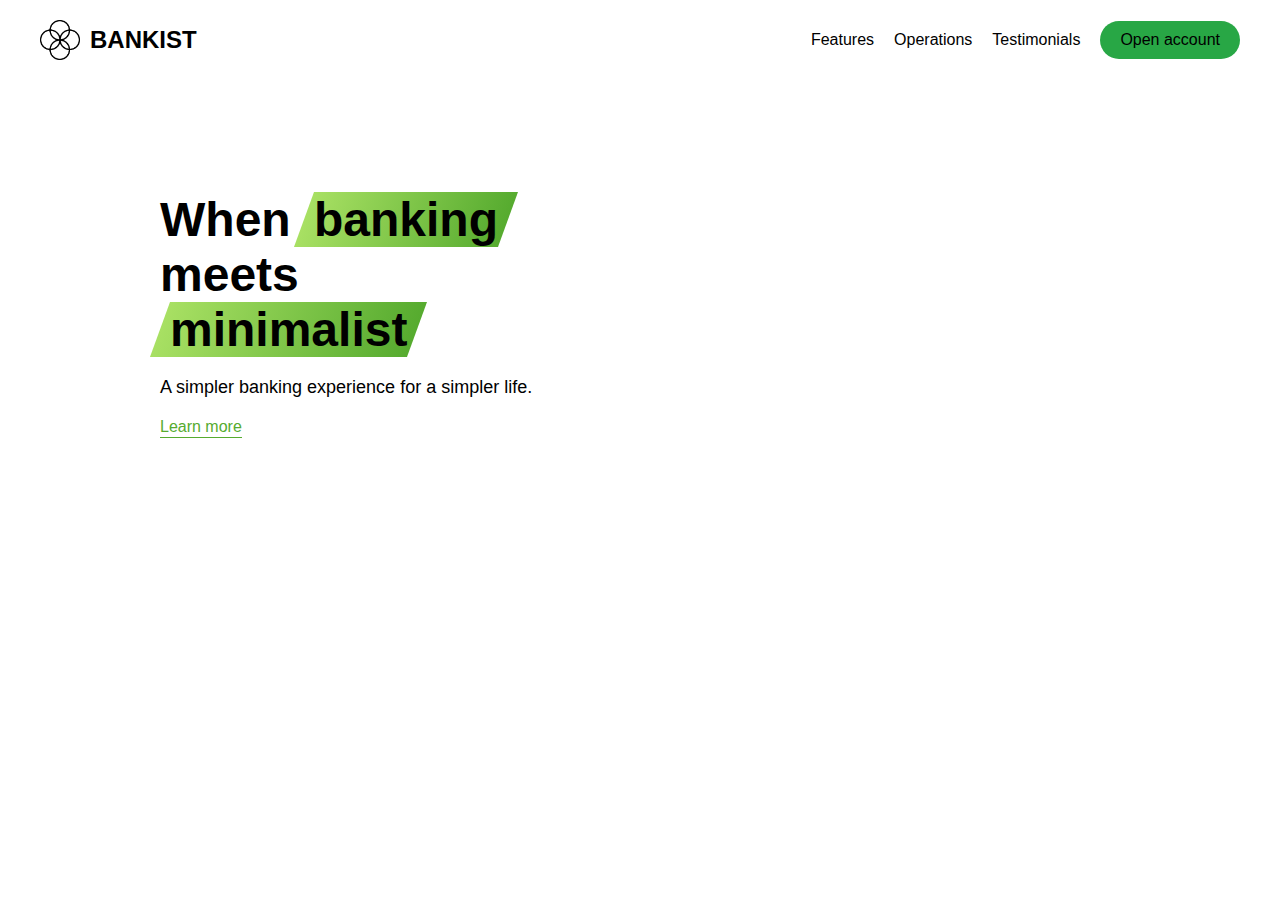
==== index.html @ ec6b5ea2 "pertama" ====
<html>
 <head>
    <meta charset="UTF-8">
    <meta name="viewport" content="width=device-width, initial-scale=1.0">
    <title>web</title>
    <link rel="stylesheet" href="styleatas.css">

    <div class="navbar">
        <div class="logo">
         <img alt="Bankist logo" height="40" src="img/logo.png" width="40"/>
         <span>
          BANKIST
         </span>
        </div>
        <div class="nav-links">
         <a href="#">
          Features
         </a>
         <a href="#">
          Operations
         </a>
         <a href="#">
          Testimonials
         </a>
         <a class="btn" href="#">
          Open account
         </a>
        </div>
    </div>
 </head>
 <body>
    <div class="isi">
        <div class="main-text">When <span class="highlight"><span>banking</span></span></div>
        <div class="main-text">meets</div>
        <div class="main-text"><span class="highlight"><span>minimalist</span></span></div>
        <div class="sub-text">A simpler banking experience for a simpler life.</div>
        <a href="#" class="learn-more">Learn more <i class="fas fa-arrow-down"></i></a>
    </div>
 </body>
</html>
---- styleatas.css ----
body {
    margin: 0;
    font-family: Arial, sans-serif;
    background-color: white;
}
.navbar {
    display: flex;
    justify-content: space-between;
    align-items: center;
    padding: 20px 40px;
    background-color: white;
}
.navbar .logo {
    display: flex;
    align-items: center;
}
.navbar .logo img {
    width: 40px;
    height: 40px;
}
.navbar .logo span {
    font-size: 24px;
    font-weight: bold;
    margin-left: 10px;
    color: black;
}
.navbar .nav-links {
    display: flex;
    align-items: center;
}
.navbar .nav-links a {
    margin-left: 20px;
    text-decoration: none;
    color: black;
    font-size: 16px;
}
.navbar .nav-links .btn {
    background-color: #28a745;
    color: black;
    padding: 10px 20px;
    border-radius: 20px;
    text-decoration: none;
    font-size: 16px;
}
/* konten ⬇️ */
.isi {
    padding-left: 10rem;
    padding-top: 7rem;
    text-align: left;
}
.highlight {
    background: linear-gradient(to right, #a8e063, #56ab2f);
    padding: 0 10px;
    color: black;
    transform: skewX(-20deg);
    display: inline-block;
}
.highlight span {
    transform: skewX(20deg);
    display: inline-block;
}
.main-text {
    font-size: 48px;
    font-weight: bold;
    margin: 0;
}
.sub-text {
    font-size: 18px;
    margin: 20px 0;
}
.learn-more {
    font-size: 16px;
    color: #56ab2f;
    text-decoration: none;
    border-bottom: 1px solid #56ab2f;
    padding-bottom: 2px;
}
.learn-more:hover {
    color: #56ab2f;
    border-color: #56ab2f;
}
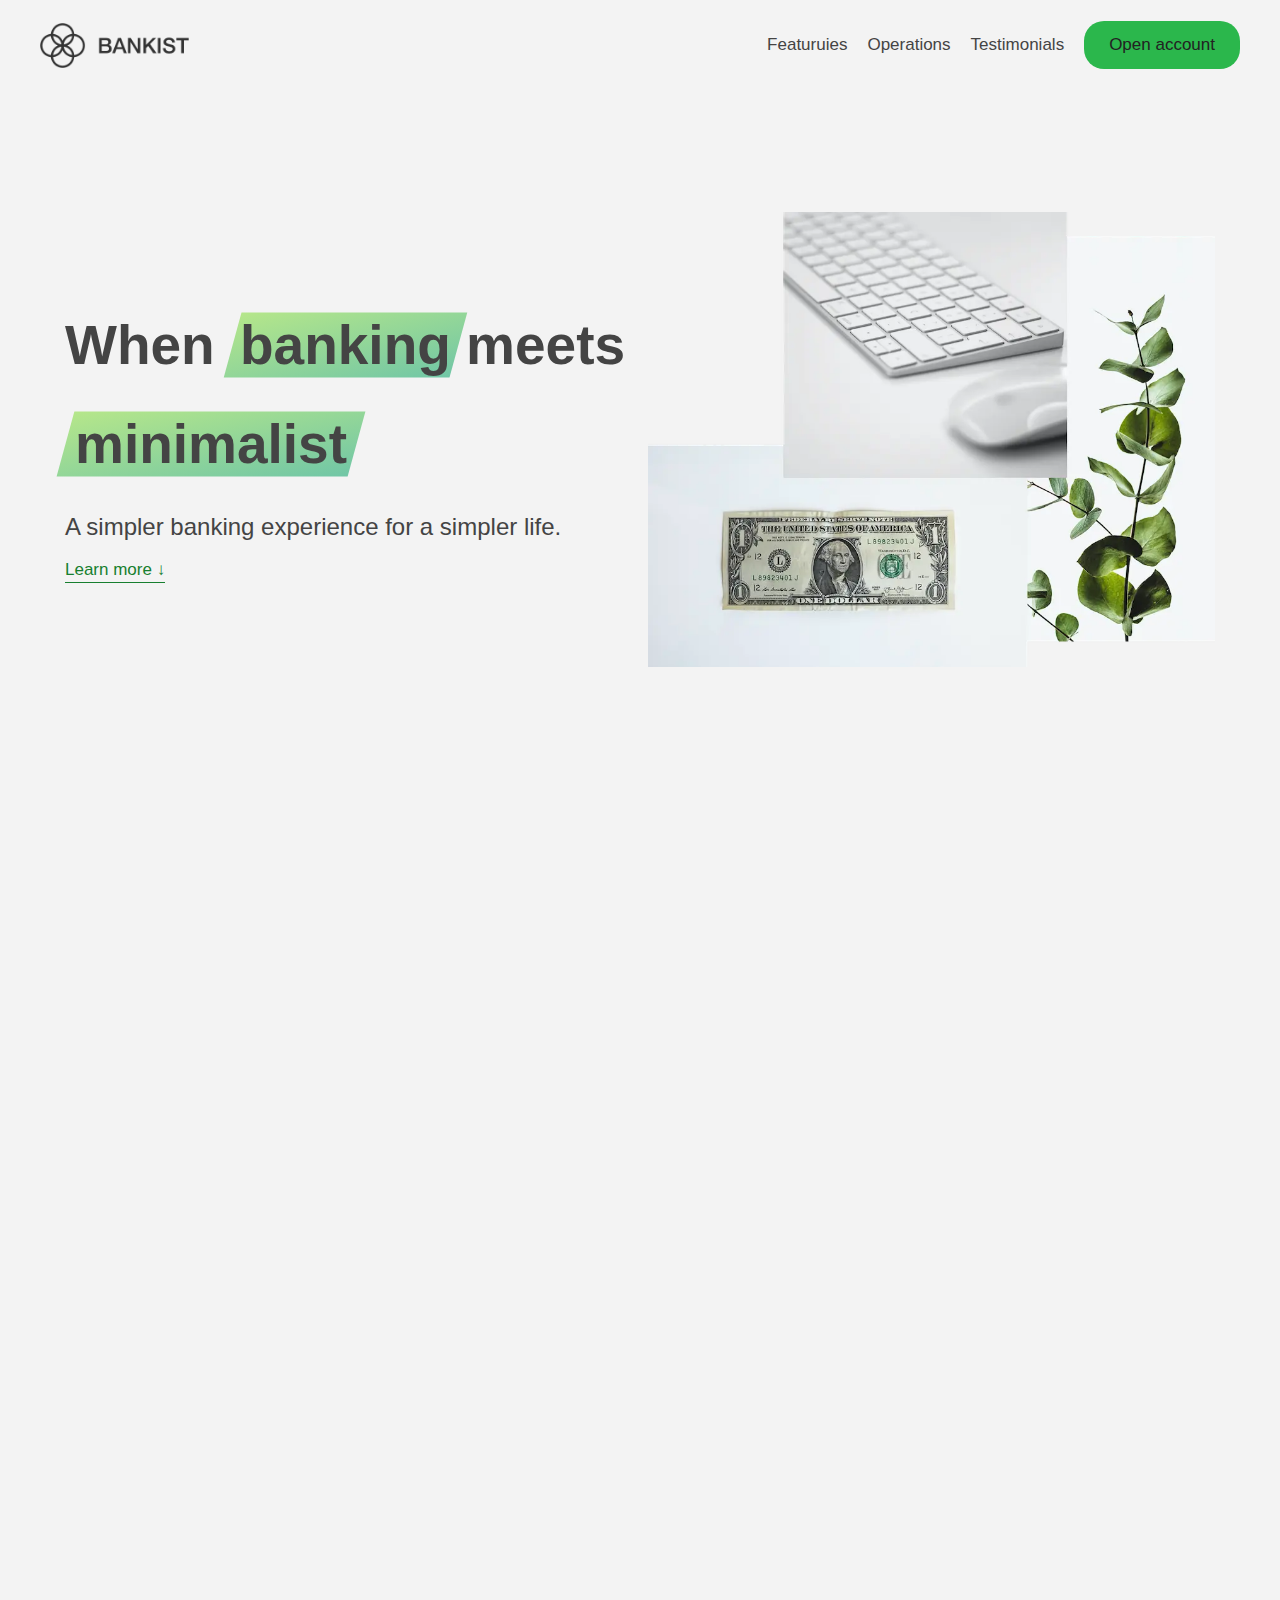
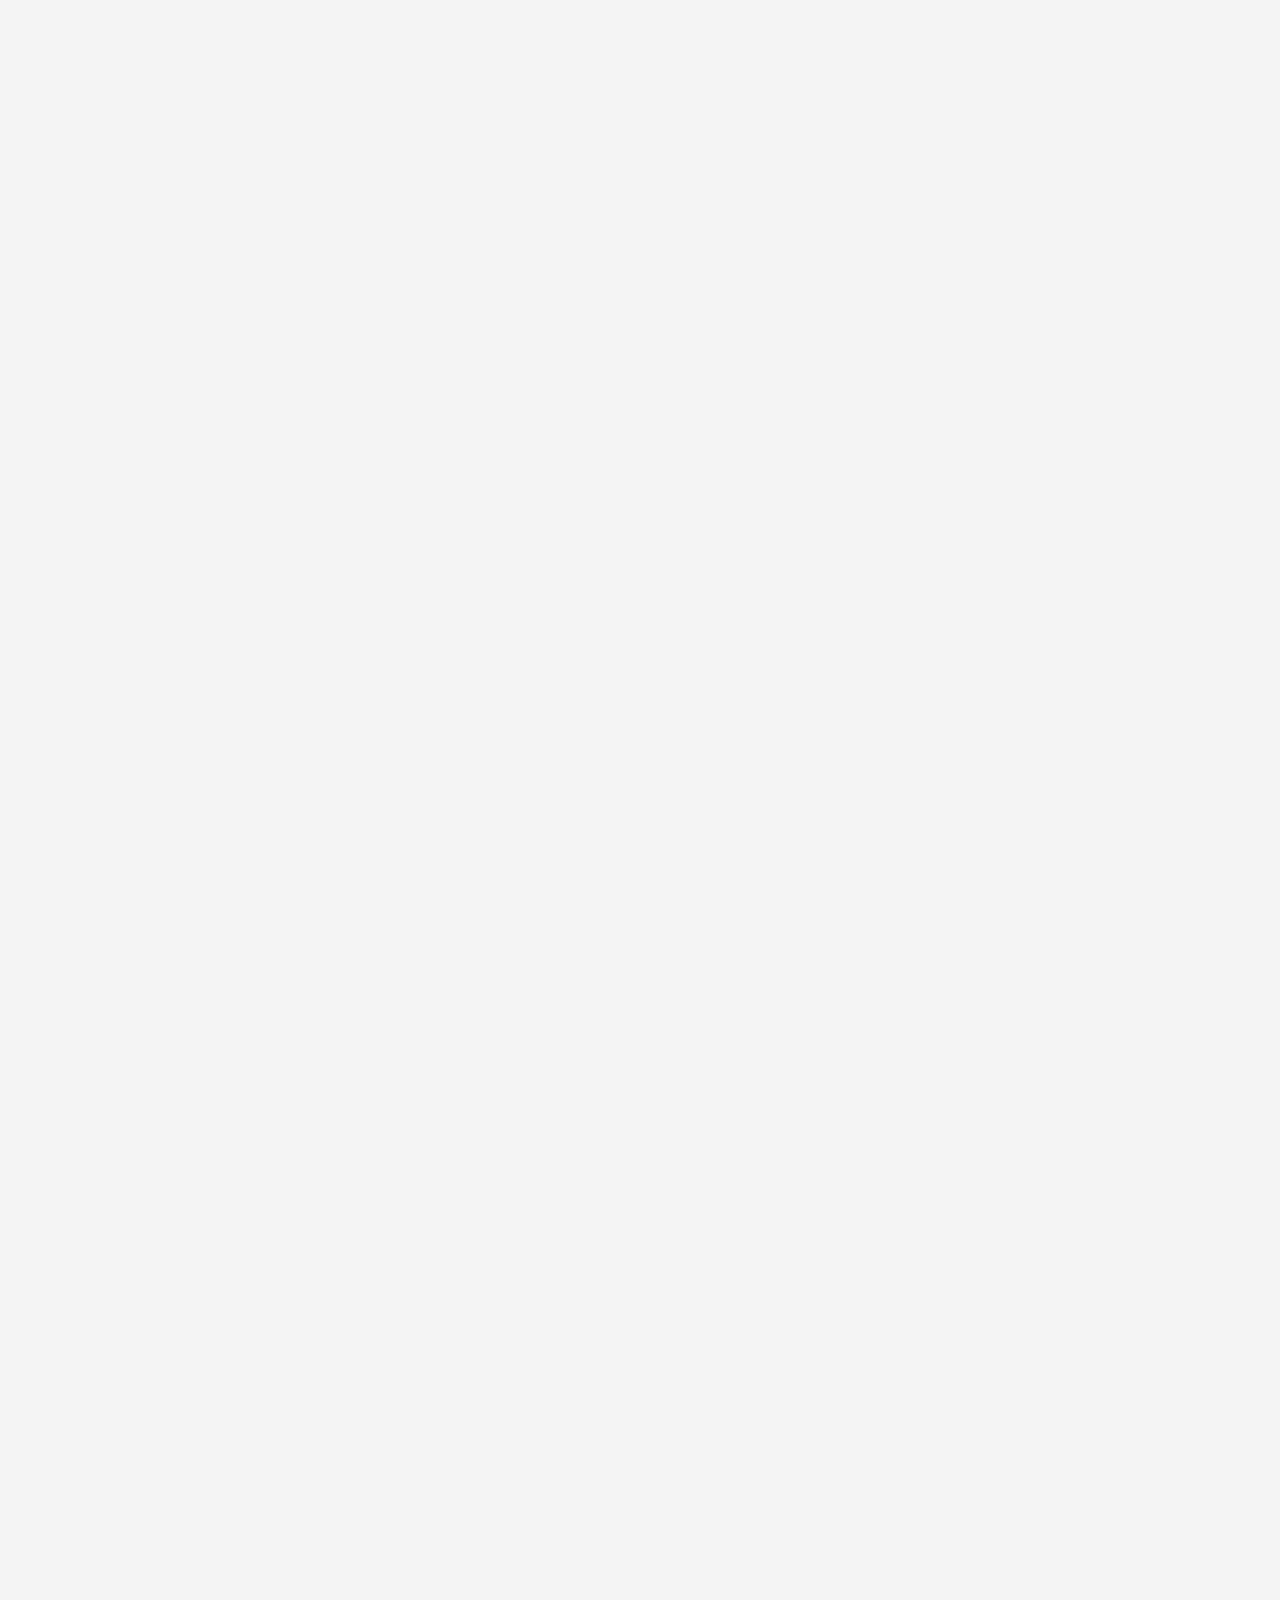
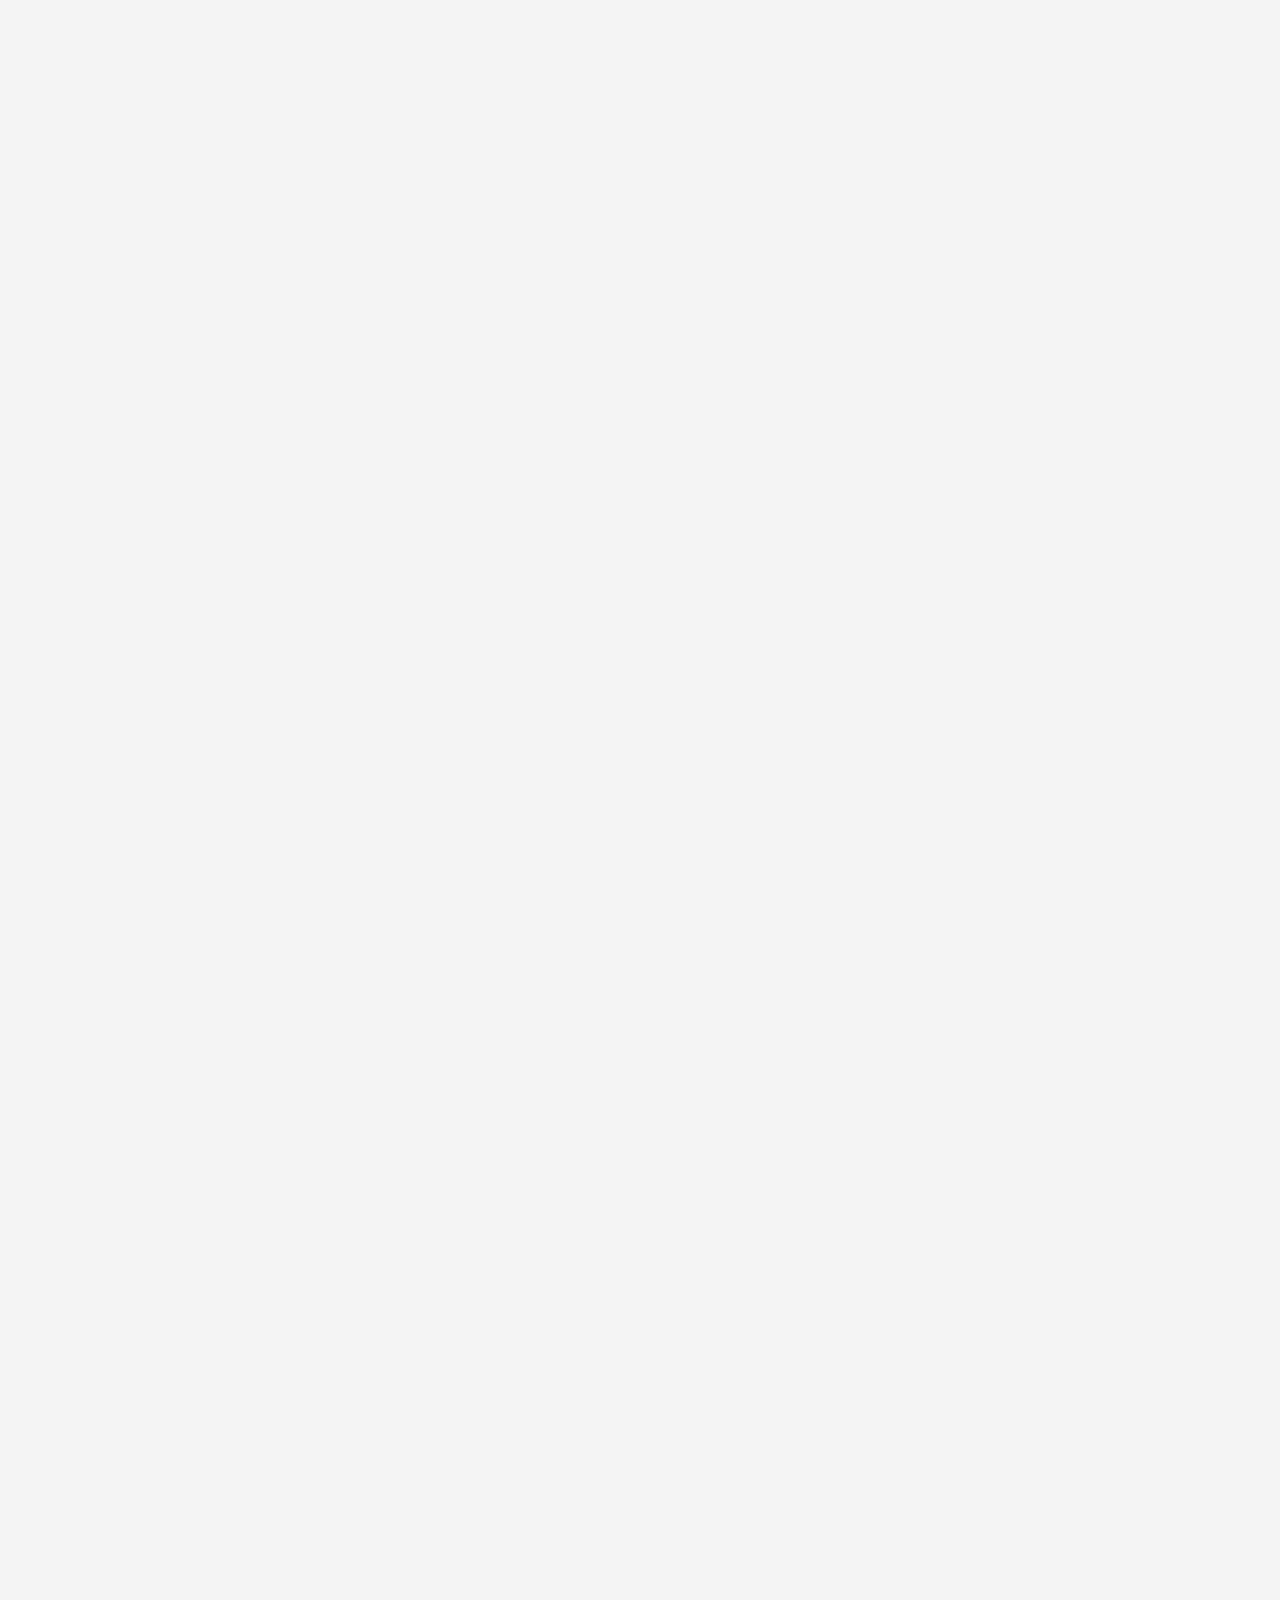
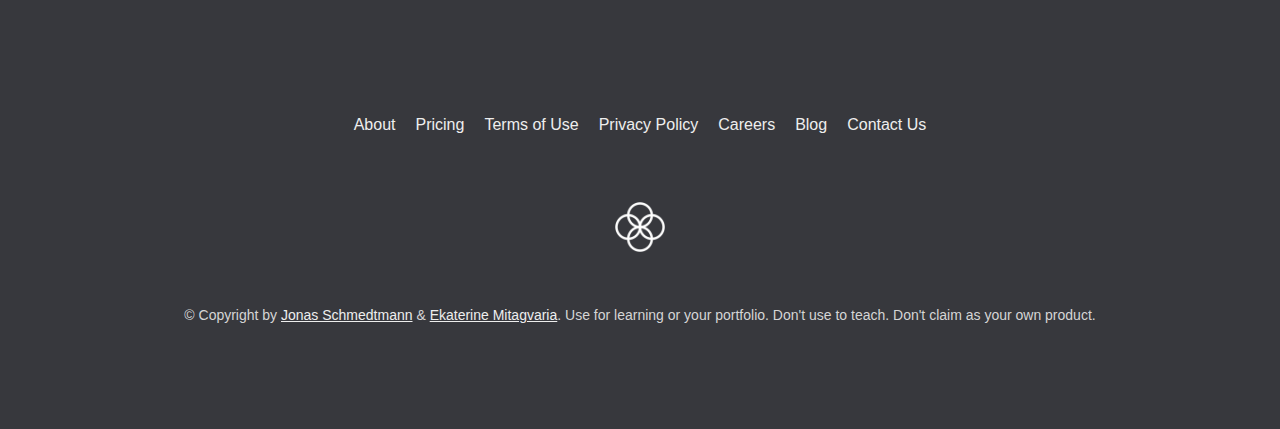
==== commit 1711005a: "progress 1" ====
--- a/index.html
+++ b/index.html
@@ -3,38 +3,289 @@
     <meta charset="UTF-8">
     <meta name="viewport" content="width=device-width, initial-scale=1.0">
     <title>web</title>
-    <link rel="stylesheet" href="styleatas.css">
-
-    <div class="navbar">
-        <div class="logo">
-         <img alt="Bankist logo" height="40" src="img/logo.png" width="40"/>
-         <span>
-          BANKIST
-         </span>
-        </div>
-        <div class="nav-links">
-         <a href="#">
-          Features
-         </a>
-         <a href="#">
-          Operations
-         </a>
-         <a href="#">
-          Testimonials
-         </a>
-         <a class="btn" href="#">
-          Open account
-         </a>
-        </div>
-    </div>
+    <link rel="stylesheet" href="style.css">
+    <link rel="stylesheet" href="./css/responsive.css" />
+    <script defer src="./index.js"></script>
  </head>
  <body>
-    <div class="isi">
-        <div class="main-text">When <span class="highlight"><span>banking</span></span></div>
-        <div class="main-text">meets</div>
-        <div class="main-text"><span class="highlight"><span>minimalist</span></span></div>
-        <div class="sub-text">A simpler banking experience for a simpler life.</div>
-        <a href="#" class="learn-more">Learn more <i class="fas fa-arrow-down"></i></a>
-    </div>
+    <header class="header">
+        <nav class="nav">
+          <img src="./img/logo.webp" alt="Bankist logo" class="nav__logo" id="logo" />
+          <ul class="nav__links">
+            <li class="nav__item">
+              <a class="nav__link" href="#section--1">Featuruies</a>
+            </li>
+            <li class="nav__item">
+              <a class="nav__link" href="#section--2">Operations</a>
+            </li>
+            <li class="nav__item">
+              <a class="nav__link" href="#section--3">Testimonials</a>
+            </li>
+            <li class="nav__item">
+              <a class="nav__link nav__link--btn btn--show-modal" href="./login/login.html">Open
+                account</a>
+            </li>
+          </ul>
+          <img class="hamburger" src="./img/hamburger.webp" alt="Open menu" />
+        </nav>
+    
+        <div class="header__title">
+          <section class="header-content">
+            <h1>
+              When
+              <!-- Green highlight effect -->
+              <span class="highlight">banking</span>
+              meets<br />
+              <span class="highlight">minimalist</span>
+            </h1>
+            <h2>A simpler banking experience for a simpler life.</h2>
+            <button class="btn--text btn--scroll-to">Learn more &DownArrow;</button>
+          </section>
+    
+          <img src="./img/hero.webp" class="header__img" alt="Minimalist bank items" />
+        </div>
+      </header>
+    
+      <section class="section section-1 " id="section--1">
+        <div class="section__title">
+          <h2 class="section__description">Features</h2>
+          <h3 class="section__header">
+            Everything you need in a modern bank and more.
+          </h3>
+        </div>
+    
+        <div class="features">
+          <section class="feature-one">
+            <img src="./img/digital-lazy.webp" data-src="./img/digital.webp" alt="Computer"
+              class="features__img lazy-img" />
+            <div class="features__feature">
+              <div class="features__icon">
+                <svg>
+                  <use xlink:href="./img/icons.svg#icon-monitor"></use>
+                </svg>
+              </div>
+              <h5 class="features__header">100% digital bank</h5>
+              <p>
+                Experience the convenience of banking entirely online, with no need to visit physical branches. Manage your
+                finances anytime, anywhere, with our secure and user-friendly platform.
+              </p>
+            </div>
+          </section>
+          <section class="feature-two">
+            <div class="features__feature">
+              <div class="features__icon">
+                <svg>
+                  <use xlink:href="./img/icons.svg#icon-trending-up"></use>
+                </svg>
+              </div>
+              <h5 class="features__header">Watch your money grow</h5>
+              <p>
+                Enjoy competitive interest rates and smart saving tools that help your money grow effortlessly. Our
+                intuitive dashboard provides clear insights into your financial progress.
+              </p>
+            </div>
+            <img src="./img/grow-lazy.webp" data-src="./img/grow.webp" alt="Plant" class="features__img lazy-img" />
+          </section>
+          <section class="feature-three">
+            <img src="./img/card-lazy.webp" data-src="./img/card.webp" alt="Credit card" class="features__img lazy-img" />
+            <div class="features__feature">
+              <div class="features__icon">
+                <svg>
+                  <use xlink:href="./img/icons.svg#icon-credit-card"></use>
+                </svg>
+              </div>
+              <h5 class="features__header">Free debit card included</h5>
+              <p>
+                Receive a free debit card with no hidden fees. Use it for everyday purchases, access ATMs, and enjoy
+                seamless transactions worldwide.
+              </p>
+            </div>
+          </section>
+        </div>
+      </section>
+    
+      <section class="section " id="section--2">
+        <div class="section__title">
+          <h2 class="section__description">Operations</h2>
+          <h3 class="section__header">
+            Everything as simple as possible, but no simpler.
+          </h3>
+        </div>
+    
+        <section class="operations">
+          <section class="operations__tab-container">
+            <button class="btn operations__tab operations__tab--1 operations__tab--active" data-tab="1">
+              <span>01</span>Instant Transfers
+            </button>
+            <button class="btn operations__tab operations__tab--2" data-tab="2">
+              <span>02</span>Instant Loans
+            </button>
+            <button class="btn operations__tab operations__tab--3" data-tab="3">
+              <span>03</span>Instant Closing
+            </button>
+          </section>
+          <div class="operations__content operations__content--1 operations__content--active">
+            <div class="operations__icon operations__icon--1">
+              <svg>
+                <use xlink:href="./img/icons.svg#icon-upload"></use>
+              </svg>
+            </div>
+            <h5 class="operations__header">
+              Tranfser money to anyone, instantly! No fees, no BS.
+            </h5>
+            <p>
+              Enjoy the freedom of sending money to anyone, anywhere, with just a few taps. Our instant transfer feature
+              ensures your funds reach their destination in seconds. With no fees and no hidden charges, you can transfer
+              money without any hassle. Experience seamless and secure transactions that make managing your finances simpler
+              and more efficient.
+            </p>
+          </div>
+    
+          <div class="operations__content operations__content--2">
+            <div class="operations__icon operations__icon--2">
+              <svg>
+                <use xlink:href="./img/icons.svg#icon-home"></use>
+              </svg>
+            </div>
+            <h5 class="operations__header">
+              Buy a home or make your dreams come true, with instant loans.
+            </h5>
+            <p>
+              Whether you're looking to buy your dream home or fund a personal project, our instant loans provide the
+              financial boost you need. With quick approvals and competitive rates, you can achieve your goals without the
+              long wait. Enjoy a seamless application process and get the funds you need to make your dreams a reality.
+            </p>
+          </div>
+          <div class="operations__content operations__content--3">
+            <div class="operations__icon operations__icon--3">
+              <svg>
+                <use xlink:href="./img/icons.svg#icon-user-x"></use>
+              </svg>
+            </div>
+            <h5 class="operations__header">
+              No longer need your account? No problem! Close it instantly.
+            </h5>
+            <p>
+              If you ever decide to close your account, we've made the process simple and hassle-free. With just a few
+              clicks, you can close your account instantly without any hidden fees or lengthy procedures. Enjoy the freedom
+              and flexibility to manage your banking needs on your terms.
+            </p>
+          </div>
+        </section>
+      </section>
+    
+      <section class="section " id="section--3">
+        <div class="section__title section__title--testimonials">
+          <h2 class="section__description">Not sure yet?</h2>
+          <h3 class="section__header">
+            Millions of Bankists are already making their lifes simpler.
+          </h3>
+        </div>
+    
+        <div class="slider">
+          <div class="slide slide--1">
+            <div class="testimonial">
+              <h5 class="testimonial__header">Best financial decision ever!</h5>
+              <blockquote class="testimonial__text">
+                Choosing our online bank is the smartest financial move you can make. Enjoy unparalleled convenience,
+                top-notch security, and a range of features designed to help you manage your money effectively. Experience
+                the future of banking and make your best financial decision today!
+              </blockquote>
+              <address class="testimonial__author">
+                <img src="./img/user-1.webp" alt="" aria-hidden="true" class="testimonial__photo" />
+                <h6 class="testimonial__name">Aarav Lynn</h6>
+                <p class="testimonial__location">San Francisco, USA</p>
+              </address>
+            </div>
+          </div>
+    
+          <div class="slide slide--2">
+            <div class="testimonial">
+              <h5 class="testimonial__header">
+                The last step to becoming a complete minimalist
+              </h5>
+              <blockquote class="testimonial__text">
+                Embrace simplicity with our streamlined banking experience. Our 100% digital bank eliminates the clutter and
+                complexity of traditional banking, allowing you to manage your finances effortlessly. Take the final step
+                towards a minimalist lifestyle with a bank that values simplicity and efficiency.
+              </blockquote>
+              <address class="testimonial__author">
+                <img src="./img/user-2.webp" alt="" aria-hidden="true" class="testimonial__photo" />
+                <h6 class="testimonial__name">Miyah Miles</h6>
+                <p class="testimonial__location">London, UK</p>
+              </address>
+            </div>
+          </div>
+    
+          <div class="slide slide--3">
+            <div class="testimonial">
+              <h5 class="testimonial__header">
+                Finally free from old-school banks
+              </h5>
+              <blockquote class="testimonial__text">
+                Break free from the constraints of traditional banking. Our modern, fully digital platform offers a
+                refreshing alternative, giving you the freedom and flexibility to manage your finances on your terms. Say
+                goodbye to long lines, hidden fees, and outdated practices, and hello to a new era of banking.
+              </blockquote>
+              <address class="testimonial__author">
+                <img src="./img/user-3.webp" alt="" aria-hidden="true" class="testimonial__photo" />
+                <h6 class="testimonial__name">Francisco Gomes</h6>
+                <p class="testimonial__location">Lisbon, Portugal</p>
+              </address>
+            </div>
+          </div>
+          <button class="slider__btn slider__btn--left">&larr;</button>
+          <button class="slider__btn slider__btn--right">&rarr;</button>
+          <div class="dots"></div>
+        </div>
+      </section>
+    
+      <section class="section section--sign-up ">
+        <div class="section__title">
+          <h3 class="section__header">
+            The best day to join Bankist was one year ago. The second best is
+            today!
+          </h3>
+        </div>
+        <a class="nav__link nav__link--btn btn--show-modal" href="./login/login.html">Open your free account
+          today!</a>
+      </section>
+    
+      <footer class="footer">
+        <ul class="footer__nav">
+          <li class="footer__item">
+            <a class="footer__link" href="#">About</a>
+          </li>
+          <li class="footer__item">
+            <a class="footer__link" href="#">Pricing</a>
+          </li>
+          <li class="footer__item">
+            <a class="footer__link" href="#">Terms of Use</a>
+          </li>
+          <li class="footer__item">
+            <a class="footer__link" href="#">Privacy Policy</a>
+          </li>
+          <li class="footer__item">
+            <a class="footer__link" href="#">Careers</a>
+          </li>
+          <li class="footer__item">
+            <a class="footer__link" href="#">Blog</a>
+          </li>
+          <li class="footer__item">
+            <a class="footer__link" href="#">Contact Us</a>
+          </li>
+        </ul>
+        <img src="./img/icon.webp" alt="Bankist logo" class="footer__logo" />
+        <p class="footer__copyright">
+          &copy; Copyright by
+          <a class="footer__link twitter-link" target="_blank" href="https://twitter.com/jonasschmedtman">Jonas
+            Schmedtmann</a> & <a class="footer__link twitter-link" target="_blank"
+            href="https://github.com/catherineisonline/bankist">Ekaterine
+            Mitagvaria</a>. Use for learning or your portfolio. Don't use to teach. Don't claim
+          as your own product.
+        </p>
+      </footer>
+    
+      <div class="overlay hidden"></div>
  </body>
 </html>
--- a/style.css
+++ b/style.css
@@ -0,0 +1,642 @@
+:root {
+  --color-primary: #2bb74c;
+  --color-primary-font: #177f2f;
+  --color-secondary: #ffcb03;
+  --color-tertiary: #ff585f;
+  --color-primary-darker: #247b4a;
+  --color-secondary-darker: #ffbb00;
+  --color-tertiary-darker: #fd424b;
+  --color-primary-opacity: #5ec5763a;
+  --color-secondary-opacity: #ffcd0331;
+  --color-tertiary-opacity: #ff58602d;
+  --gradient-primary: linear-gradient(to top left, #39b385, #9be15d);
+  --gradient-secondary: linear-gradient(to top left, #ffb003, #ffcb03);
+  --gradient-cancellation: linear-gradient(to top left, #e52a5a, #ff585f);
+  --white: #ffffff;
+  --black: #000000;
+}
+
+* {
+  margin: 0;
+  padding: 0;
+  box-sizing: inherit;
+}
+
+html {
+  font-size: 62.5%;
+  box-sizing: border-box;
+}
+
+body {
+  font-family: "Poppins", sans-serif;
+  font-weight: 300;
+  color: #444;
+  line-height: 1.9;
+  background-color: #f3f3f3;
+}
+
+/* GENERAL ELEMENTS */
+.section {
+  padding: 15rem 3rem;
+  border-top: 1px solid #ddd;
+
+  transition:
+    transform 1s,
+    opacity 1s;
+}
+.hidden-text {
+  position: absolute;
+  left: -1000rem;
+}
+.section--hidden {
+  opacity: 0;
+  transform: translateY(8rem);
+}
+
+.section__title {
+  max-width: 80rem;
+  margin: 0 auto 8rem auto;
+}
+
+.section__description {
+  font-size: 1.8rem;
+  font-weight: 600;
+  text-transform: uppercase;
+  color: var(--color-primary-font);
+  margin-bottom: 1rem;
+}
+
+.section__header {
+  font-size: 4rem;
+  line-height: 1.3;
+  font-weight: 500;
+}
+
+.btn {
+  display: inline-block;
+  background-color: var(--color-primary);
+  font-size: 1.6rem;
+  font-family: inherit;
+  font-weight: 500;
+  border: none;
+  padding: 1.25rem 4.5rem;
+  border-radius: 2rem;
+  cursor: pointer;
+  transition: all 0.3s;
+  color: var(--black);
+}
+
+.btn:hover {
+  background-color: var(--color-primary-darker);
+}
+
+.btn--text {
+  display: inline-block;
+  background: none;
+  font-size: 1.7rem;
+  font-family: inherit;
+  font-weight: 500;
+  color: var(--color-primary-font);
+  border: none;
+  border-bottom: 1px solid currentColor;
+  padding-bottom: 2px;
+  cursor: pointer;
+  transition: all 0.3s;
+  width: max-content;
+}
+.btn---close-cookie {
+  color: var(--black);
+}
+p {
+  color: #666;
+}
+
+/* This is BAD for accessibility! Don't do in the real world! */
+button:focus {
+  outline: none;
+}
+
+img {
+  transition: filter 0.5s;
+}
+
+.lazy-img {
+  filter: blur(20px);
+}
+
+/* NAVIGATION */
+.nav {
+  display: flex;
+  justify-content: space-between;
+  align-items: center;
+  height: 9rem;
+  width: 100%;
+  padding: 1rem;
+  z-index: 100;
+  flex-direction: row;
+}
+
+.nav__logo {
+  height: 4.5rem;
+  transition: all 0.3s;
+}
+.hamburger {
+  display: none;
+}
+.nav__links {
+  display: flex;
+  align-items: center;
+  list-style: none;
+  gap: 2rem;
+}
+
+.nav__link:link,
+.nav__link:visited {
+  font-size: 1.7rem;
+  font-weight: 400;
+  color: inherit;
+  text-decoration: none;
+  display: block;
+  transition: all 0.3s;
+}
+
+.nav__link--btn:link,
+.nav__link--btn:visited {
+  padding: 0.8rem 2.5rem;
+  border-radius: 2rem;
+  background-color: var(--color-primary);
+  color: #222;
+}
+
+.nav__link--btn:hover,
+.nav__link--btn:active {
+  color: inherit;
+  background-color: var(--color-primary-darker);
+  color: var(--black);
+}
+
+form {
+  display: flex;
+  flex-direction: column;
+  gap: 3rem;
+}
+.form-buttons {
+  display: flex;
+  flex-direction: row;
+  gap: 3rem;
+  justify-content: center;
+}
+.next--step {
+  padding: 1rem;
+  border-radius: 2rem;
+  background-color: var(--color-primary);
+  color: var(--black);
+  font-size: 1.7rem;
+  font-weight: 500;
+  letter-spacing: 1px;
+  text-decoration: none;
+  transition: all 0.3s;
+  width: 30%;
+  text-align: center;
+}
+.next--step:hover {
+  color: inherit;
+  background-color: var(--color-primary-darker);
+  color: #333;
+}
+
+/* HEADER */
+.header {
+  padding: 0 3rem;
+  height: 100vh;
+  display: flex;
+  flex-direction: column;
+  align-items: center;
+}
+
+.header__title {
+  max-width: 115rem;
+  display: grid;
+  grid-template-columns: repeat(2, 1fr);
+  margin-top: 10%;
+  align-items: center;
+  gap: 1.5rem;
+}
+.header-content {
+  display: flex;
+  flex-direction: column;
+  gap: 1rem;
+}
+
+h1 {
+  font-size: 5.5rem;
+  line-height: 1.8;
+}
+
+h2 {
+  font-size: 2.4rem;
+  font-weight: 500;
+}
+
+.header__img {
+  width: 100%;
+}
+
+.highlight {
+  position: relative;
+  margin-left: 10px;
+}
+
+.highlight::after {
+  display: block;
+  content: "";
+  position: absolute;
+  bottom: 0;
+  left: 0;
+  height: 100%;
+  width: 100%;
+  z-index: -1;
+  opacity: 0.7;
+  transform: scale(1.07, 1.05) skewX(-15deg);
+  background-image: var(--gradient-primary);
+}
+
+/* FEATURES */
+.features {
+  display: grid;
+  grid-template-columns: 1fr;
+  gap: 4rem;
+  margin: 0 12rem;
+}
+.feature-one,
+.feature-two,
+.feature-three {
+  display: grid;
+  grid-template-columns: repeat(2, 1fr);
+}
+
+.features__img {
+  width: 100%;
+}
+
+.features__feature {
+  align-self: center;
+  justify-self: center;
+  width: 70%;
+  font-size: 1.5rem;
+}
+
+.features__icon {
+  display: flex;
+  align-items: center;
+  justify-content: center;
+  background-color: var(--color-primary-opacity);
+  height: 5.5rem;
+  width: 5.5rem;
+  border-radius: 50%;
+  margin-bottom: 2rem;
+}
+
+.features__icon svg {
+  height: 2.5rem;
+  width: 2.5rem;
+  fill: var(--color-primary);
+}
+
+.features__header {
+  font-size: 2rem;
+  margin-bottom: 1rem;
+}
+
+/* OPERATIONS */
+.operations {
+  max-width: 100rem;
+  margin: 12rem auto 0 auto;
+
+  background-color: var(--white);
+}
+
+.operations__tab-container {
+  display: flex;
+  justify-content: center;
+}
+
+.operations__tab {
+  margin-right: 2.5rem;
+  transform: translateY(-50%);
+  color: var(--black);
+}
+
+.operations__tab span {
+  margin-right: 1rem;
+  font-weight: 600;
+  display: inline-block;
+}
+
+.operations__tab--1 {
+  background-color: var(--color-secondary);
+}
+
+.operations__tab--1:hover {
+  background-color: var(--color-secondary-darker);
+}
+
+.operations__tab--3 {
+  background-color: var(--color-tertiary);
+  margin: 0;
+}
+
+.operations__tab--3:hover {
+  background-color: var(--color-tertiary-darker);
+}
+
+.operations__tab--active {
+  transform: translateY(-66%);
+}
+
+.operations__content {
+  display: none;
+  font-size: 1.7rem;
+  padding: 2.5rem 7rem 6.5rem 7rem;
+}
+
+.operations__content--active {
+  display: grid;
+  grid-template-columns: 7rem 1fr;
+  column-gap: 3rem;
+  row-gap: 0.5rem;
+}
+
+.operations__header {
+  font-size: 2.25rem;
+  font-weight: 500;
+  align-self: center;
+}
+
+.operations__icon {
+  display: flex;
+  align-items: center;
+  justify-content: center;
+  height: 7rem;
+  width: 7rem;
+  border-radius: 50%;
+}
+
+.operations__icon svg {
+  height: 2.75rem;
+  width: 2.75rem;
+}
+
+.operations__content p {
+  grid-column: 2;
+}
+
+.operations__icon--1 {
+  background-color: var(--color-secondary-opacity);
+}
+.operations__icon--2 {
+  background-color: var(--color-primary-opacity);
+}
+.operations__icon--3 {
+  background-color: var(--color-tertiary-opacity);
+}
+.operations__icon--1 svg {
+  fill: var(--color-secondary-darker);
+}
+.operations__icon--2 svg {
+  fill: var(--color-primary);
+}
+.operations__icon--3 svg {
+  fill: var(--color-tertiary);
+}
+
+/* SLIDER */
+.slider {
+  max-width: 100rem;
+  height: 60rem;
+  margin: 0 auto;
+  position: relative;
+  overflow: hidden;
+}
+
+.slide {
+  position: absolute;
+  top: 0;
+  width: 100%;
+  height: 50rem;
+  display: flex;
+  align-items: center;
+  justify-content: center;
+  transition: transform 1s;
+}
+
+.slide > img {
+  width: 100%;
+  height: 100%;
+  object-fit: cover;
+}
+
+.slider__btn {
+  position: absolute;
+  top: 50%;
+  z-index: 10;
+
+  border: none;
+  background: rgba(255, 255, 255, 0.7);
+  font-family: inherit;
+  color: var(--black);
+  border-radius: 50%;
+  height: 5.5rem;
+  width: 5.5rem;
+  font-size: 3.25rem;
+  cursor: pointer;
+}
+
+.slider__btn--left {
+  left: 6%;
+  transform: translate(-50%, -50%);
+}
+
+.slider__btn--right {
+  right: 6%;
+  transform: translate(50%, -50%);
+}
+
+.dots {
+  position: absolute;
+  bottom: 5%;
+  left: 50%;
+  transform: translateX(-50%);
+  display: flex;
+}
+
+.dots__dot {
+  border: none;
+  background-color: #b9b9b9;
+  opacity: 0.7;
+  height: 1rem;
+  width: 1rem;
+  border-radius: 50%;
+  margin-right: 1.75rem;
+  cursor: pointer;
+  transition: all 0.5s;
+}
+
+.dots__dot:last-child {
+  margin: 0;
+}
+
+.dots__dot--active {
+  background-color: #888;
+  opacity: 1;
+}
+
+/* TESTIMONIALS */
+.testimonial {
+  width: 65%;
+  position: relative;
+}
+
+.testimonial::before {
+  content: "\201C";
+  position: absolute;
+  top: -5.7rem;
+  left: -6.8rem;
+  line-height: 1;
+  font-size: 20rem;
+  font-family: inherit;
+  color: var(--color-primary);
+  z-index: -1;
+}
+
+.testimonial__header {
+  font-size: 2.25rem;
+  font-weight: 500;
+  margin-bottom: 1.5rem;
+}
+
+.testimonial__text {
+  font-size: 1.7rem;
+  margin-bottom: 3.5rem;
+  color: #666;
+}
+
+.testimonial__author {
+  margin-left: 3rem;
+  font-style: normal;
+
+  display: grid;
+  grid-template-columns: 6.5rem 1fr;
+  column-gap: 2rem;
+}
+
+.testimonial__photo {
+  grid-row: 1 / span 2;
+  width: 6.5rem;
+  border-radius: 50%;
+}
+
+.testimonial__name {
+  font-size: 1.7rem;
+  font-weight: 500;
+  align-self: end;
+  margin: 0;
+}
+
+.testimonial__location {
+  font-size: 1.5rem;
+}
+
+.section__title--testimonials {
+  margin-bottom: 4rem;
+}
+
+/* SIGNUP */
+.section--sign-up {
+  background-color: #37383d;
+  border-top: none;
+  border-bottom: 1px solid #444;
+  text-align: center;
+  padding: 10rem 3rem;
+}
+
+.section--sign-up .section__header {
+  color: var(--white);
+  text-align: center;
+}
+
+.section--sign-up .section__title {
+  margin-bottom: 6rem;
+}
+
+.section--sign-up a {
+  font-size: 1.9rem;
+  padding: 2rem 5rem;
+  width: max-content;
+  margin: 0 auto;
+}
+
+/* FOOTER */
+.footer {
+  padding: 10rem 3rem;
+  background-color: #37383d;
+  display: flex;
+  flex-direction: column;
+  align-items: center;
+}
+
+.footer__nav {
+  list-style: none;
+  display: flex;
+  justify-content: center;
+  flex-wrap: wrap;
+  margin: 0 auto;
+  margin-bottom: 5rem;
+  line-height: 5rem;
+  gap: 2rem;
+}
+
+.footer__link {
+  font-size: 1.6rem;
+  color: #eee;
+  text-decoration: none;
+}
+
+.footer__logo {
+  height: 5rem;
+  display: block;
+  margin: 0 auto;
+  margin-bottom: 5rem;
+}
+
+.footer__copyright {
+  font-size: 1.4rem;
+  color: #d5d5d5;
+  text-align: center;
+}
+
+.footer__copyright .footer__link {
+  font-size: 1.4rem;
+  text-decoration: underline;
+}
+
+.hidden {
+  visibility: hidden;
+  opacity: 0;
+}
+
+/* COOKIE MESSAGE */
+.cookie-message {
+  position: fixed;
+  bottom: 0;
+  display: flex;
+  align-items: center;
+  justify-content: space-evenly;
+  width: 100%;
+  background-color: var(--white);
+  color: #bbb;
+  font-size: 1.3rem;
+  font-weight: 400;
+  padding: 1rem;
+  z-index: 999;
+}
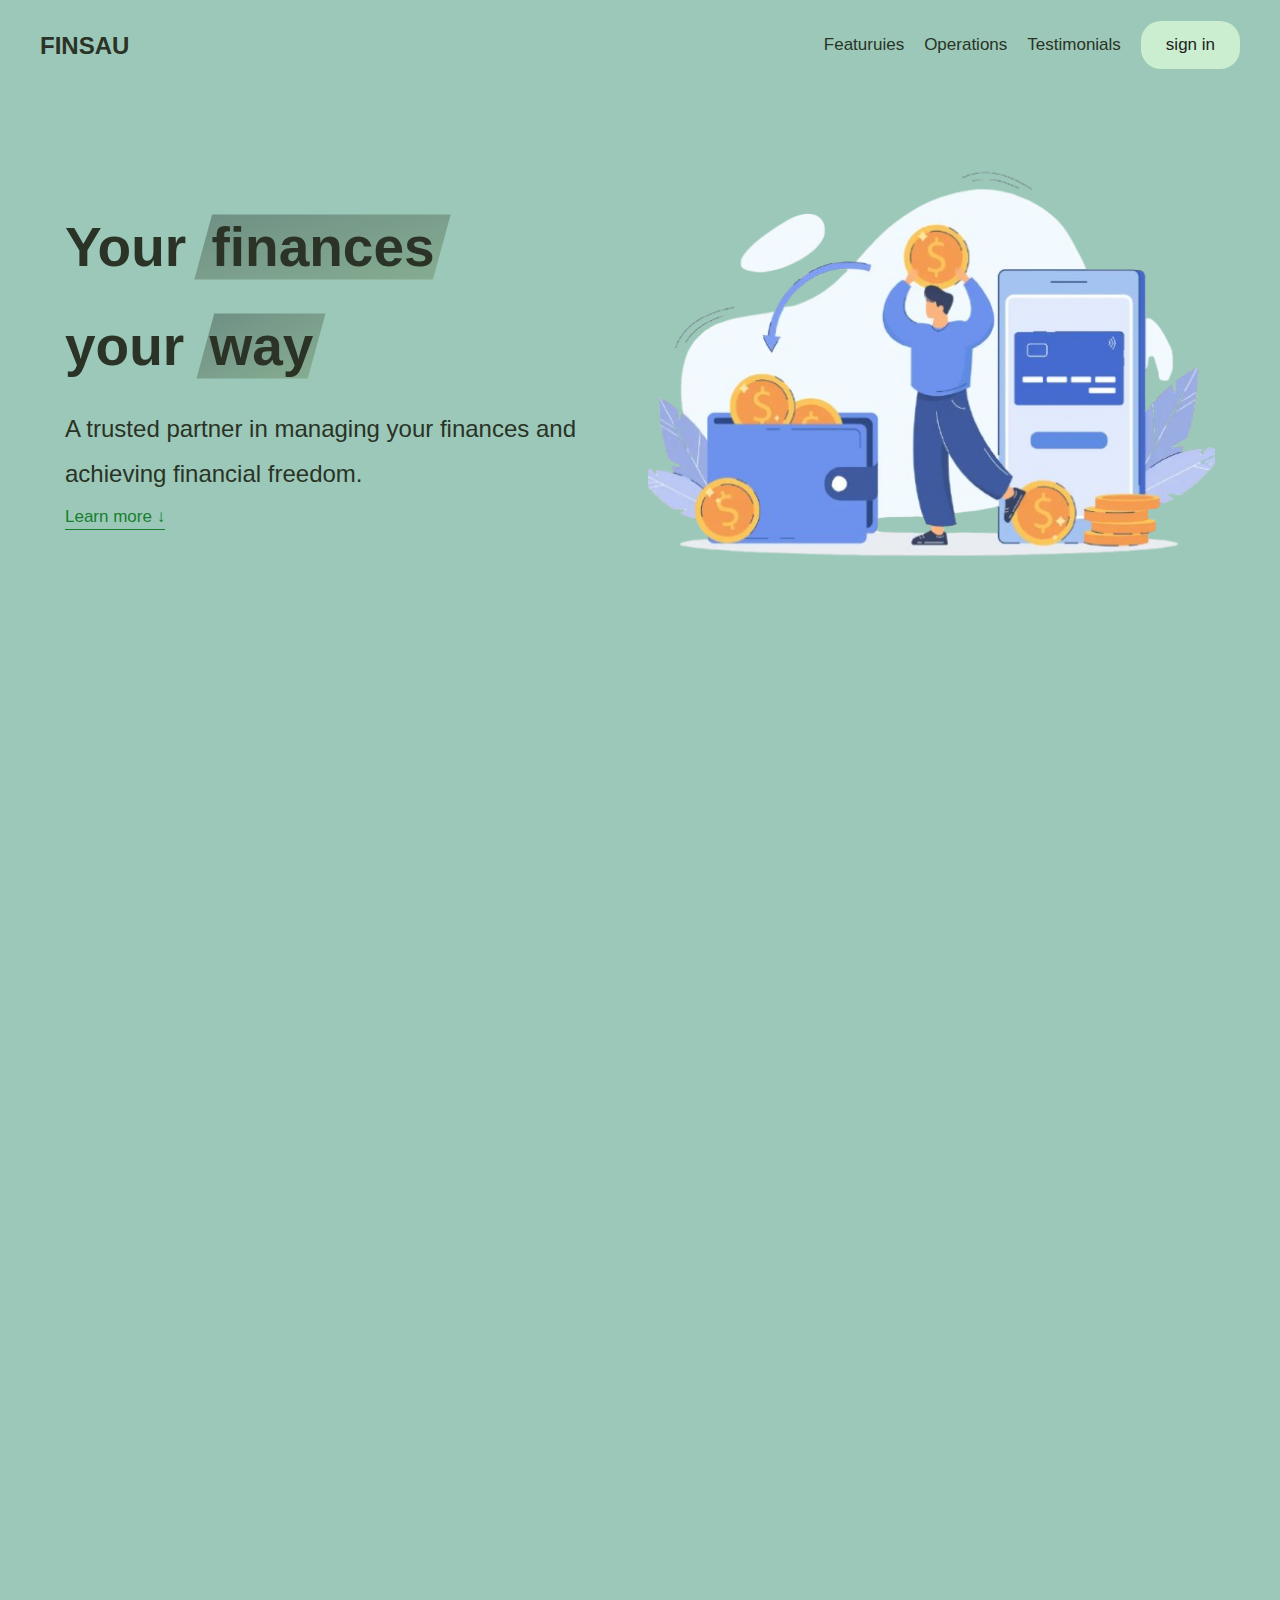
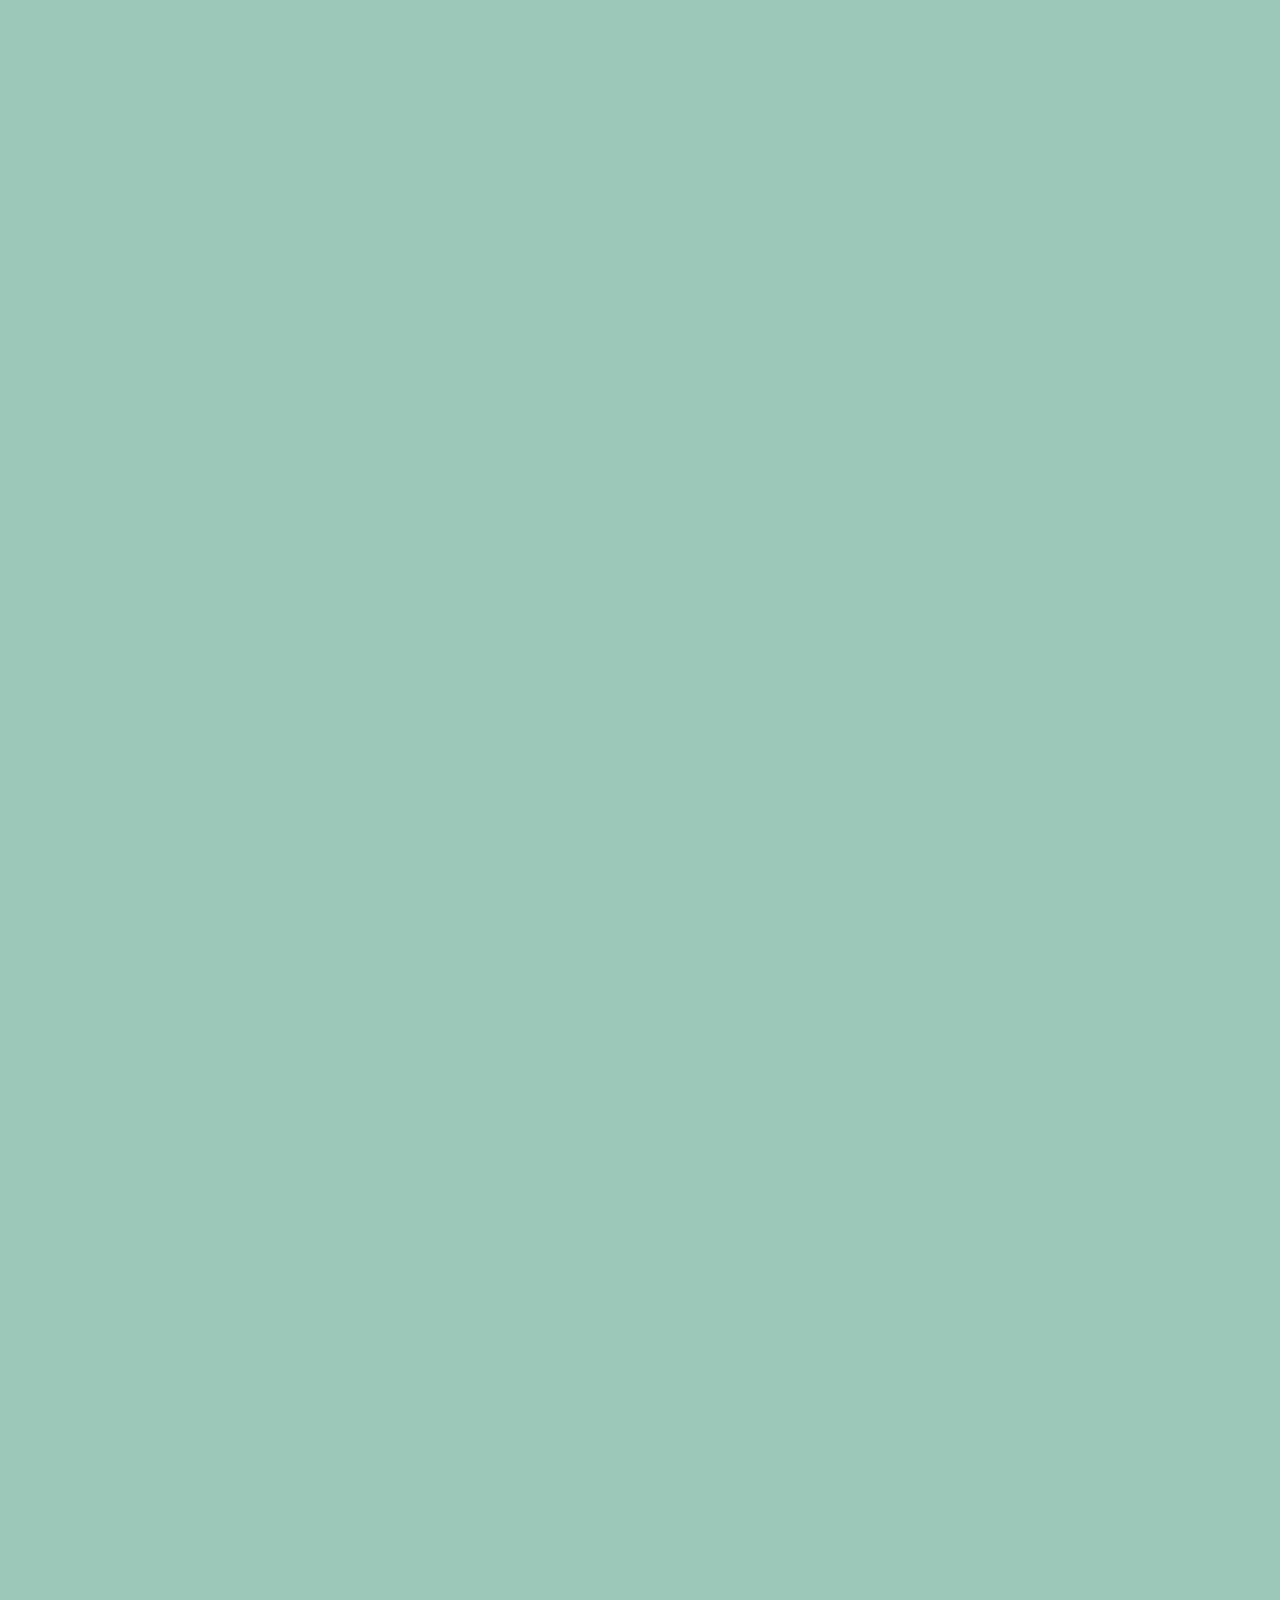
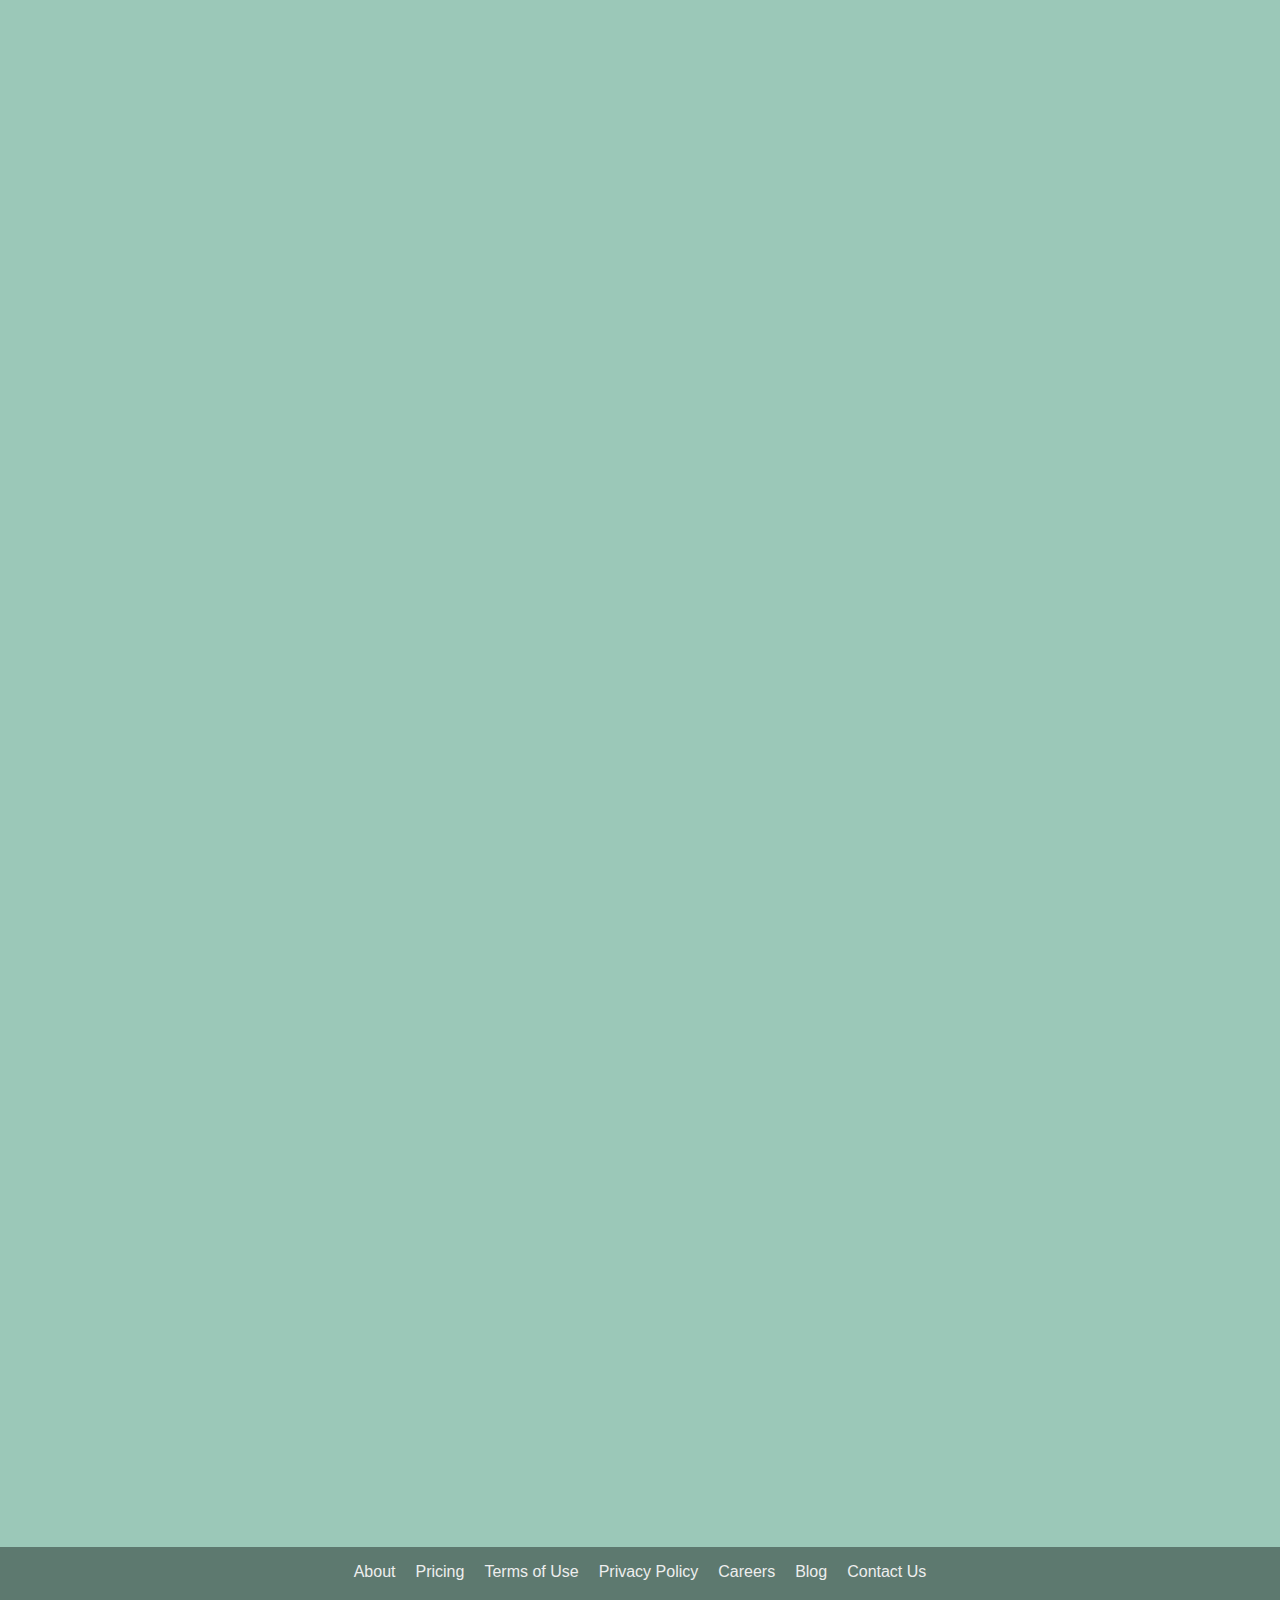
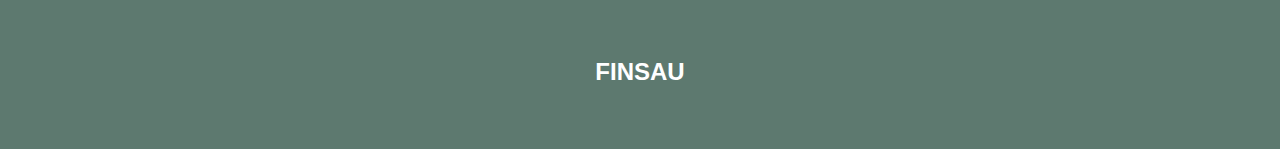
==== commit cfe0f0aa: "progress 2" ====
--- a/index.html
+++ b/index.html
@@ -1,291 +1,276 @@
-<html>
- <head>
-    <meta charset="UTF-8">
-    <meta name="viewport" content="width=device-width, initial-scale=1.0">
-    <title>web</title>
-    <link rel="stylesheet" href="style.css">
-    <link rel="stylesheet" href="./css/responsive.css" />
-    <script defer src="./index.js"></script>
- </head>
- <body>
-    <header class="header">
-        <nav class="nav">
-          <img src="./img/logo.webp" alt="Bankist logo" class="nav__logo" id="logo" />
-          <ul class="nav__links">
-            <li class="nav__item">
-              <a class="nav__link" href="#section--1">Featuruies</a>
-            </li>
-            <li class="nav__item">
-              <a class="nav__link" href="#section--2">Operations</a>
-            </li>
-            <li class="nav__item">
-              <a class="nav__link" href="#section--3">Testimonials</a>
-            </li>
-            <li class="nav__item">
-              <a class="nav__link nav__link--btn btn--show-modal" href="./login/login.html">Open
-                account</a>
-            </li>
-          </ul>
-          <img class="hamburger" src="./img/hamburger.webp" alt="Open menu" />
-        </nav>
-    
-        <div class="header__title">
-          <section class="header-content">
-            <h1>
-              When
-              <!-- Green highlight effect -->
-              <span class="highlight">banking</span>
-              meets<br />
-              <span class="highlight">minimalist</span>
-            </h1>
-            <h2>A simpler banking experience for a simpler life.</h2>
-            <button class="btn--text btn--scroll-to">Learn more &DownArrow;</button>
-          </section>
-    
-          <img src="./img/hero.webp" class="header__img" alt="Minimalist bank items" />
-        </div>
-      </header>
-    
-      <section class="section section-1 " id="section--1">
-        <div class="section__title">
-          <h2 class="section__description">Features</h2>
-          <h3 class="section__header">
-            Everything you need in a modern bank and more.
-          </h3>
-        </div>
-    
-        <div class="features">
-          <section class="feature-one">
-            <img src="./img/digital-lazy.webp" data-src="./img/digital.webp" alt="Computer"
-              class="features__img lazy-img" />
-            <div class="features__feature">
-              <div class="features__icon">
-                <svg>
-                  <use xlink:href="./img/icons.svg#icon-monitor"></use>
-                </svg>
-              </div>
-              <h5 class="features__header">100% digital bank</h5>
-              <p>
-                Experience the convenience of banking entirely online, with no need to visit physical branches. Manage your
-                finances anytime, anywhere, with our secure and user-friendly platform.
-              </p>
-            </div>
-          </section>
-          <section class="feature-two">
-            <div class="features__feature">
-              <div class="features__icon">
-                <svg>
-                  <use xlink:href="./img/icons.svg#icon-trending-up"></use>
-                </svg>
-              </div>
-              <h5 class="features__header">Watch your money grow</h5>
-              <p>
-                Enjoy competitive interest rates and smart saving tools that help your money grow effortlessly. Our
-                intuitive dashboard provides clear insights into your financial progress.
-              </p>
-            </div>
-            <img src="./img/grow-lazy.webp" data-src="./img/grow.webp" alt="Plant" class="features__img lazy-img" />
-          </section>
-          <section class="feature-three">
-            <img src="./img/card-lazy.webp" data-src="./img/card.webp" alt="Credit card" class="features__img lazy-img" />
-            <div class="features__feature">
-              <div class="features__icon">
-                <svg>
-                  <use xlink:href="./img/icons.svg#icon-credit-card"></use>
-                </svg>
-              </div>
-              <h5 class="features__header">Free debit card included</h5>
-              <p>
-                Receive a free debit card with no hidden fees. Use it for everyday purchases, access ATMs, and enjoy
-                seamless transactions worldwide.
-              </p>
-            </div>
-          </section>
-        </div>
-      </section>
-    
-      <section class="section " id="section--2">
-        <div class="section__title">
-          <h2 class="section__description">Operations</h2>
-          <h3 class="section__header">
-            Everything as simple as possible, but no simpler.
-          </h3>
-        </div>
-    
-        <section class="operations">
-          <section class="operations__tab-container">
-            <button class="btn operations__tab operations__tab--1 operations__tab--active" data-tab="1">
-              <span>01</span>Instant Transfers
-            </button>
-            <button class="btn operations__tab operations__tab--2" data-tab="2">
-              <span>02</span>Instant Loans
-            </button>
-            <button class="btn operations__tab operations__tab--3" data-tab="3">
-              <span>03</span>Instant Closing
-            </button>
-          </section>
-          <div class="operations__content operations__content--1 operations__content--active">
-            <div class="operations__icon operations__icon--1">
-              <svg>
-                <use xlink:href="./img/icons.svg#icon-upload"></use>
-              </svg>
-            </div>
-            <h5 class="operations__header">
-              Tranfser money to anyone, instantly! No fees, no BS.
-            </h5>
-            <p>
-              Enjoy the freedom of sending money to anyone, anywhere, with just a few taps. Our instant transfer feature
-              ensures your funds reach their destination in seconds. With no fees and no hidden charges, you can transfer
-              money without any hassle. Experience seamless and secure transactions that make managing your finances simpler
-              and more efficient.
-            </p>
-          </div>
-    
-          <div class="operations__content operations__content--2">
-            <div class="operations__icon operations__icon--2">
-              <svg>
-                <use xlink:href="./img/icons.svg#icon-home"></use>
-              </svg>
-            </div>
-            <h5 class="operations__header">
-              Buy a home or make your dreams come true, with instant loans.
-            </h5>
-            <p>
-              Whether you're looking to buy your dream home or fund a personal project, our instant loans provide the
-              financial boost you need. With quick approvals and competitive rates, you can achieve your goals without the
-              long wait. Enjoy a seamless application process and get the funds you need to make your dreams a reality.
-            </p>
-          </div>
-          <div class="operations__content operations__content--3">
-            <div class="operations__icon operations__icon--3">
-              <svg>
-                <use xlink:href="./img/icons.svg#icon-user-x"></use>
-              </svg>
-            </div>
-            <h5 class="operations__header">
-              No longer need your account? No problem! Close it instantly.
-            </h5>
-            <p>
-              If you ever decide to close your account, we've made the process simple and hassle-free. With just a few
-              clicks, you can close your account instantly without any hidden fees or lengthy procedures. Enjoy the freedom
-              and flexibility to manage your banking needs on your terms.
-            </p>
-          </div>
-        </section>
-      </section>
-    
-      <section class="section " id="section--3">
-        <div class="section__title section__title--testimonials">
-          <h2 class="section__description">Not sure yet?</h2>
-          <h3 class="section__header">
-            Millions of Bankists are already making their lifes simpler.
-          </h3>
-        </div>
-    
-        <div class="slider">
-          <div class="slide slide--1">
-            <div class="testimonial">
-              <h5 class="testimonial__header">Best financial decision ever!</h5>
-              <blockquote class="testimonial__text">
-                Choosing our online bank is the smartest financial move you can make. Enjoy unparalleled convenience,
-                top-notch security, and a range of features designed to help you manage your money effectively. Experience
-                the future of banking and make your best financial decision today!
-              </blockquote>
-              <address class="testimonial__author">
-                <img src="./img/user-1.webp" alt="" aria-hidden="true" class="testimonial__photo" />
-                <h6 class="testimonial__name">Aarav Lynn</h6>
-                <p class="testimonial__location">San Francisco, USA</p>
-              </address>
-            </div>
-          </div>
-    
-          <div class="slide slide--2">
-            <div class="testimonial">
-              <h5 class="testimonial__header">
-                The last step to becoming a complete minimalist
-              </h5>
-              <blockquote class="testimonial__text">
-                Embrace simplicity with our streamlined banking experience. Our 100% digital bank eliminates the clutter and
-                complexity of traditional banking, allowing you to manage your finances effortlessly. Take the final step
-                towards a minimalist lifestyle with a bank that values simplicity and efficiency.
-              </blockquote>
-              <address class="testimonial__author">
-                <img src="./img/user-2.webp" alt="" aria-hidden="true" class="testimonial__photo" />
-                <h6 class="testimonial__name">Miyah Miles</h6>
-                <p class="testimonial__location">London, UK</p>
-              </address>
-            </div>
-          </div>
-    
-          <div class="slide slide--3">
-            <div class="testimonial">
-              <h5 class="testimonial__header">
-                Finally free from old-school banks
-              </h5>
-              <blockquote class="testimonial__text">
-                Break free from the constraints of traditional banking. Our modern, fully digital platform offers a
-                refreshing alternative, giving you the freedom and flexibility to manage your finances on your terms. Say
-                goodbye to long lines, hidden fees, and outdated practices, and hello to a new era of banking.
-              </blockquote>
-              <address class="testimonial__author">
-                <img src="./img/user-3.webp" alt="" aria-hidden="true" class="testimonial__photo" />
-                <h6 class="testimonial__name">Francisco Gomes</h6>
-                <p class="testimonial__location">Lisbon, Portugal</p>
-              </address>
-            </div>
-          </div>
-          <button class="slider__btn slider__btn--left">&larr;</button>
-          <button class="slider__btn slider__btn--right">&rarr;</button>
-          <div class="dots"></div>
-        </div>
-      </section>
-    
-      <section class="section section--sign-up ">
-        <div class="section__title">
-          <h3 class="section__header">
-            The best day to join Bankist was one year ago. The second best is
-            today!
-          </h3>
-        </div>
-        <a class="nav__link nav__link--btn btn--show-modal" href="./login/login.html">Open your free account
-          today!</a>
-      </section>
-    
-      <footer class="footer">
-        <ul class="footer__nav">
-          <li class="footer__item">
-            <a class="footer__link" href="#">About</a>
-          </li>
-          <li class="footer__item">
-            <a class="footer__link" href="#">Pricing</a>
-          </li>
-          <li class="footer__item">
-            <a class="footer__link" href="#">Terms of Use</a>
-          </li>
-          <li class="footer__item">
-            <a class="footer__link" href="#">Privacy Policy</a>
-          </li>
-          <li class="footer__item">
-            <a class="footer__link" href="#">Careers</a>
-          </li>
-          <li class="footer__item">
-            <a class="footer__link" href="#">Blog</a>
-          </li>
-          <li class="footer__item">
-            <a class="footer__link" href="#">Contact Us</a>
-          </li>
-        </ul>
-        <img src="./img/icon.webp" alt="Bankist logo" class="footer__logo" />
-        <p class="footer__copyright">
-          &copy; Copyright by
-          <a class="footer__link twitter-link" target="_blank" href="https://twitter.com/jonasschmedtman">Jonas
-            Schmedtmann</a> & <a class="footer__link twitter-link" target="_blank"
-            href="https://github.com/catherineisonline/bankist">Ekaterine
-            Mitagvaria</a>. Use for learning or your portfolio. Don't use to teach. Don't claim
-          as your own product.
-        </p>
-      </footer>
-    
-      <div class="overlay hidden"></div>
- </body>
-</html>
+<html>
+ <head>
+    <meta charset="UTF-8">
+    <meta name="viewport" content="width=device-width, initial-scale=1.0">
+    <title>FINSAU</title>
+    <link rel="stylesheet" href="style.css">
+    <script defer src="./index.js"></script>
+ </head>
+ <body>
+    <header class="header">
+        <nav class="nav">
+          <div class="nav__logo">FINSAU</div>
+          <ul class="nav__links">
+            <li class="nav__item">
+              <a class="nav__link" href="#section--1">Featuruies</a>
+            </li>
+            <li class="nav__item">
+              <a class="nav__link" href="#section--2">Operations</a>
+            </li>
+            <li class="nav__item">
+              <a class="nav__link" href="#section--3">Testimonials</a>
+            </li>
+            <li class="nav__item">
+              <a class="nav__link nav__link--btn btn--show-modal" href="./login/login.html">sign in</a>
+            </li>
+          </ul>
+        </nav>
+    
+        <div class="header__title">
+          <section class="header-content">
+            <h1>
+              Your
+              <span class="highlight">finances</span><br>
+              your
+              <span class="highlight">way</span>
+            </h1>
+            <h2>A trusted partner in managing your finances and achieving financial freedom.</h2>
+            <button class="btn--text btn--scroll-to">Learn more &DownArrow;</button>
+          </section>
+    
+          <img src="./img/gmb1.png" class="header__img" alt="Minimalist bank items" />
+        </div>
+      </header>
+    
+      <section class="section section-1 " id="section--1">
+        <div class="section__title">
+          <h2 class="section__description">Features</h2>
+          <h3 class="section__header">
+            Everything you need in a modern bank and more.
+          </h3>
+        </div>
+    
+        <div class="features">
+          <section class="feature-one">
+            <img src="./img/digital-lazy.webp" data-src="./img/digital.webp" alt="Computer"
+              class="features__img lazy-img" />
+            <div class="features__feature">
+              <div class="features__icon">
+                <svg>
+                  <use xlink:href="./img/icons.svg#icon-monitor"></use>
+                </svg>
+              </div>
+              <h5 class="features__header">100% digital bank</h5>
+              <p>
+                Experience the convenience of banking entirely online, with no need to visit physical branches. Manage your
+                finances anytime, anywhere, with our secure and user-friendly platform.
+              </p>
+            </div>
+          </section>
+          <section class="feature-two">
+            <div class="features__feature">
+              <div class="features__icon">
+                <svg>
+                  <use xlink:href="./img/icons.svg#icon-trending-up"></use>
+                </svg>
+              </div>
+              <h5 class="features__header">Watch your money grow</h5>
+              <p>
+                Enjoy competitive interest rates and smart saving tools that help your money grow effortlessly. Our
+                intuitive dashboard provides clear insights into your financial progress.
+              </p>
+            </div>
+            <img src="./img/grow-lazy.webp" data-src="./img/grow.webp" alt="Plant" class="features__img lazy-img" />
+          </section>
+          <section class="feature-three">
+            <img src="./img/card-lazy.webp" data-src="./img/card.webp" alt="Credit card" class="features__img lazy-img" />
+            <div class="features__feature">
+              <div class="features__icon">
+                <svg>
+                  <use xlink:href="./img/icons.svg#icon-credit-card"></use>
+                </svg>
+              </div>
+              <h5 class="features__header">Free debit card included</h5>
+              <p>
+                Receive a free debit card with no hidden fees. Use it for everyday purchases, access ATMs, and enjoy
+                seamless transactions worldwide.
+              </p>
+            </div>
+          </section>
+        </div>
+      </section>
+    
+      <section class="section " id="section--2">
+        <div class="section__title">
+          <h2 class="section__description">Operations</h2>
+          <h3 class="section__header">
+            Everything as simple as possible, but no simpler.
+          </h3>
+        </div>
+    
+        <section class="operations">
+          <section class="operations__tab-container">
+            <button class="btn operations__tab operations__tab--1 operations__tab--active" data-tab="1">
+              <span>01</span>Instant Transfers
+            </button>
+            <button class="btn operations__tab operations__tab--2" data-tab="2">
+              <span>02</span>Instant Loans
+            </button>
+            <button class="btn operations__tab operations__tab--3" data-tab="3">
+              <span>03</span>Instant Closing
+            </button>
+          </section>
+          <div class="operations__content operations__content--1 operations__content--active">
+            <div class="operations__icon operations__icon--1">
+              <svg>
+                <use xlink:href="./img/icons.svg#icon-upload"></use>
+              </svg>
+            </div>
+            <h5 class="operations__header">
+              Tranfser money to anyone, instantly! No fees, no BS.
+            </h5>
+            <p>
+              Enjoy the freedom of sending money to anyone, anywhere, with just a few taps. Our instant transfer feature
+              ensures your funds reach their destination in seconds. With no fees and no hidden charges, you can transfer
+              money without any hassle. Experience seamless and secure transactions that make managing your finances simpler
+              and more efficient.
+            </p>
+          </div>
+    
+          <div class="operations__content operations__content--2">
+            <div class="operations__icon operations__icon--2">
+              <svg>
+                <use xlink:href="./img/icons.svg#icon-home"></use>
+              </svg>
+            </div>
+            <h5 class="operations__header">
+              Buy a home or make your dreams come true, with instant loans.
+            </h5>
+            <p>
+              Whether you're looking to buy your dream home or fund a personal project, our instant loans provide the
+              financial boost you need. With quick approvals and competitive rates, you can achieve your goals without the
+              long wait. Enjoy a seamless application process and get the funds you need to make your dreams a reality.
+            </p>
+          </div>
+          <div class="operations__content operations__content--3">
+            <div class="operations__icon operations__icon--3">
+              <svg>
+                <use xlink:href="./img/icons.svg#icon-user-x"></use>
+              </svg>
+            </div>
+            <h5 class="operations__header">
+              No longer need your account? No problem! Close it instantly.
+            </h5>
+            <p>
+              If you ever decide to close your account, we've made the process simple and hassle-free. With just a few
+              clicks, you can close your account instantly without any hidden fees or lengthy procedures. Enjoy the freedom
+              and flexibility to manage your banking needs on your terms.
+            </p>
+          </div>
+        </section>
+      </section>
+    
+      <section class="section " id="section--3">
+        <div class="section__title section__title--testimonials">
+          <h2 class="section__description">Not sure yet?</h2>
+          <h3 class="section__header">
+            Millions of FINSAU are already making their lifes simpler.
+          </h3>
+        </div>
+    
+        <div class="slider">
+          <div class="slide slide--1">
+            <div class="testimonial">
+              <h5 class="testimonial__header">Best financial decision ever!</h5>
+              <blockquote class="testimonial__text">
+                Choosing our online bank is the smartest financial move you can make. Enjoy unparalleled convenience,
+                top-notch security, and a range of features designed to help you manage your money effectively. Experience
+                the future of banking and make your best financial decision today!
+              </blockquote>
+              <address class="testimonial__author">
+                <img src="./img/user-1.webp" alt="" aria-hidden="true" class="testimonial__photo" />
+                <h6 class="testimonial__name">Aarav Lynn</h6>
+                <p class="testimonial__location">San Francisco, USA</p>
+              </address>
+            </div>
+          </div>
+    
+          <div class="slide slide--2">
+            <div class="testimonial">
+              <h5 class="testimonial__header">
+                The last step to becoming a complete minimalist
+              </h5>
+              <blockquote class="testimonial__text">
+                Embrace simplicity with our streamlined banking experience. Our 100% digital bank eliminates the clutter and
+                complexity of traditional banking, allowing you to manage your finances effortlessly. Take the final step
+                towards a minimalist lifestyle with a bank that values simplicity and efficiency.
+              </blockquote>
+              <address class="testimonial__author">
+                <img src="./img/user-2.webp" alt="" aria-hidden="true" class="testimonial__photo" />
+                <h6 class="testimonial__name">Miyah Miles</h6>
+                <p class="testimonial__location">London, UK</p>
+              </address>
+            </div>
+          </div>
+    
+          <div class="slide slide--3">
+            <div class="testimonial">
+              <h5 class="testimonial__header">
+                Finally free from old-school banks
+              </h5>
+              <blockquote class="testimonial__text">
+                Break free from the constraints of traditional banking. Our modern, fully digital platform offers a
+                refreshing alternative, giving you the freedom and flexibility to manage your finances on your terms. Say
+                goodbye to long lines, hidden fees, and outdated practices, and hello to a new era of banking.
+              </blockquote>
+              <address class="testimonial__author">
+                <img src="./img/user-3.webp" alt="" aria-hidden="true" class="testimonial__photo" />
+                <h6 class="testimonial__name">Francisco Gomes</h6>
+                <p class="testimonial__location">Lisbon, Portugal</p>
+              </address>
+            </div>
+          </div>
+          <button class="slider__btn slider__btn--left">&larr;</button>
+          <button class="slider__btn slider__btn--right">&rarr;</button>
+          <div class="dots"></div>
+        </div>
+      </section>
+    
+      <section class="section section--sign-up ">
+        <div class="section__title">
+          <h3 class="section__header">
+            Simplifying life, one step at a time
+          </h3>
+        </div>
+        <a class="nav__link nav__link--btn btn--show-modal" href="./login/login.html">sign in to your account</a>
+      </section>
+    
+      <footer class="footer">
+        <ul class="footer__nav">
+          <li class="footer__item">
+            <a class="footer__link" href="#">About</a>
+          </li>
+          <li class="footer__item">
+            <a class="footer__link" href="#">Pricing</a>
+          </li>
+          <li class="footer__item">
+            <a class="footer__link" href="#">Terms of Use</a>
+          </li>
+          <li class="footer__item">
+            <a class="footer__link" href="#">Privacy Policy</a>
+          </li>
+          <li class="footer__item">
+            <a class="footer__link" href="#">Careers</a>
+          </li>
+          <li class="footer__item">
+            <a class="footer__link" href="#">Blog</a>
+          </li>
+          <li class="footer__item">
+            <a class="footer__link" href="#">Contact Us</a>
+          </li>
+        </ul>
+        <div class="footer__logo">FINSAU</div>
+      </footer>  
+      <div class="overlay hidden"></div>
+ </body>
+</html>--- a/style.css
+++ b/style.css
@@ -1,5 +1,5 @@
 :root {
-  --color-primary: #2bb74c;
+  --color-primary: #7CA081;
   --color-primary-font: #177f2f;
   --color-secondary: #ffcb03;
   --color-tertiary: #ff585f;
@@ -9,11 +9,16 @@
   --color-primary-opacity: #5ec5763a;
   --color-secondary-opacity: #ffcd0331;
   --color-tertiary-opacity: #ff58602d;
-  --gradient-primary: linear-gradient(to top left, #39b385, #9be15d);
+  --gradient-primary: linear-gradient(to top left, #7CA081, #5D796F);
   --gradient-secondary: linear-gradient(to top left, #ffb003, #ffcb03);
   --gradient-cancellation: linear-gradient(to top left, #e52a5a, #ff585f);
   --white: #ffffff;
   --black: #000000;
+  --color1: #CAEECF; 
+  --color2: #9BC8B8; 
+  --color3: #5D796F; 
+  --color4: #7CA081; 
+  --color5: #2A3326;
 }
 
 * {
@@ -30,9 +35,12 @@
 body {
   font-family: "Poppins", sans-serif;
   font-weight: 300;
-  color: #444;
+  color: var(--color5);
   line-height: 1.9;
-  background-color: #f3f3f3;
+  background-color: var(--color2);
+}
+body::-webkit-scrollbar{
+  display: none;
 }
 
 /* GENERAL ELEMENTS */
@@ -139,10 +147,11 @@
 .nav__logo {
   height: 4.5rem;
   transition: all 0.3s;
-}
-.hamburger {
-  display: none;
-}
+  font-size: 24px;
+  font-weight: 700;
+  color: var(--color5);
+}
+
 .nav__links {
   display: flex;
   align-items: center;
@@ -164,14 +173,14 @@
 .nav__link--btn:visited {
   padding: 0.8rem 2.5rem;
   border-radius: 2rem;
-  background-color: var(--color-primary);
+  background-color: var(--color1);
   color: #222;
 }
 
 .nav__link--btn:hover,
 .nav__link--btn:active {
   color: inherit;
-  background-color: var(--color-primary-darker);
+  background-color: var(--color4);
   color: var(--black);
 }
 
@@ -215,10 +224,11 @@
 }
 
 .header__title {
+  color: var(--color5);
   max-width: 115rem;
   display: grid;
   grid-template-columns: repeat(2, 1fr);
-  margin-top: 10%;
+  margin-top: 5%;
   align-items: center;
   gap: 1.5rem;
 }
@@ -277,6 +287,7 @@
 
 .features__img {
   width: 100%;
+  border-radius: 5rem;
 }
 
 .features__feature {
@@ -312,8 +323,8 @@
 .operations {
   max-width: 100rem;
   margin: 12rem auto 0 auto;
-
-  background-color: var(--white);
+  background-color: var(--color1);
+  border-radius: 5rem;
 }
 
 .operations__tab-container {
@@ -505,7 +516,7 @@
   line-height: 1;
   font-size: 20rem;
   font-family: inherit;
-  color: var(--color-primary);
+  color: var(--color5);
   z-index: -1;
 }
 
@@ -553,9 +564,9 @@
 
 /* SIGNUP */
 .section--sign-up {
-  background-color: #37383d;
+  background-color: var(--color3);
   border-top: none;
-  border-bottom: 1px solid #444;
+  border-bottom: 1px ;
   text-align: center;
   padding: 10rem 3rem;
 }
@@ -578,8 +589,8 @@
 
 /* FOOTER */
 .footer {
-  padding: 10rem 3rem;
-  background-color: #37383d;
+  padding: auto;
+  background-color: var(--color3);
   display: flex;
   flex-direction: column;
   align-items: center;
@@ -607,9 +618,12 @@
   display: block;
   margin: 0 auto;
   margin-bottom: 5rem;
-}
-
-.footer__copyright {
+  font-size: 24px;
+  font-weight: 700;
+  color: var(--white);
+}
+
+/* .footer__copyright {
   font-size: 1.4rem;
   color: #d5d5d5;
   text-align: center;
@@ -618,7 +632,7 @@
 .footer__copyright .footer__link {
   font-size: 1.4rem;
   text-decoration: underline;
-}
+} */
 
 .hidden {
   visibility: hidden;
@@ -639,4 +653,4 @@
   font-weight: 400;
   padding: 1rem;
   z-index: 999;
-}
+}